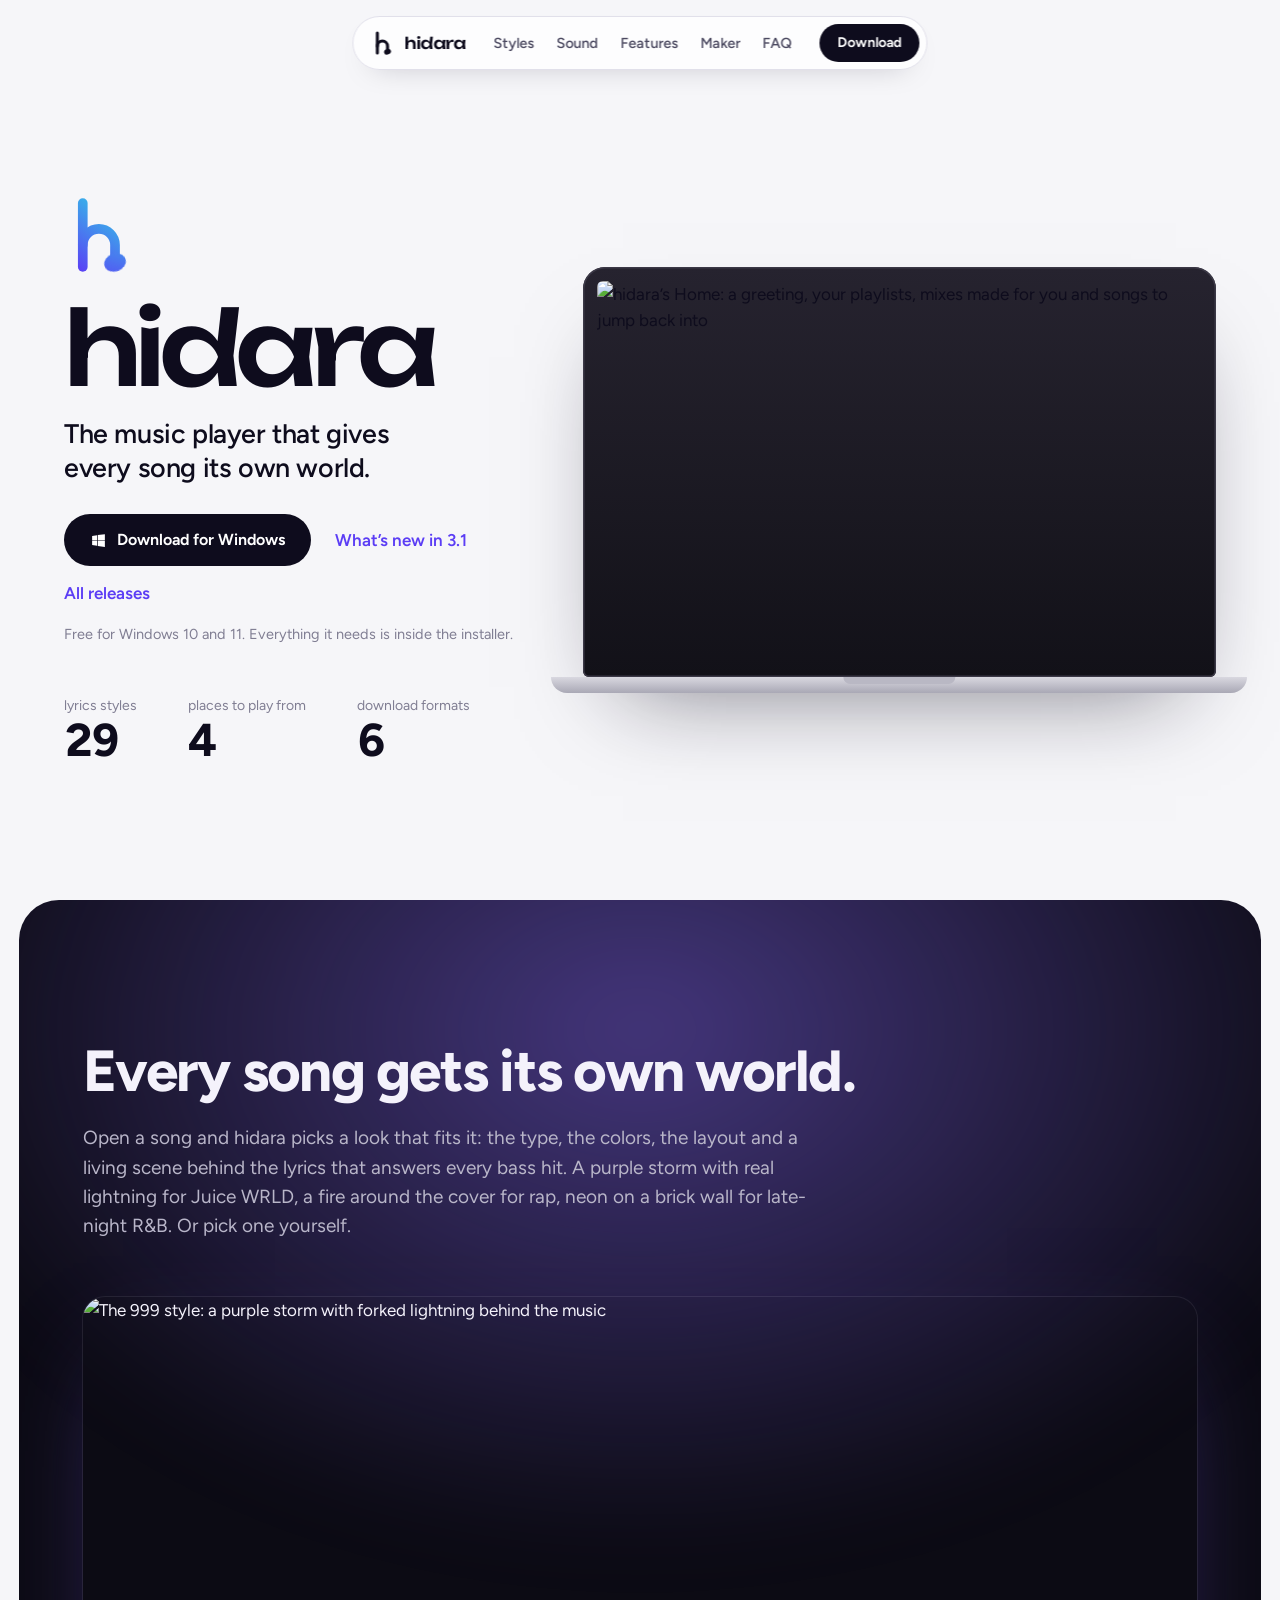
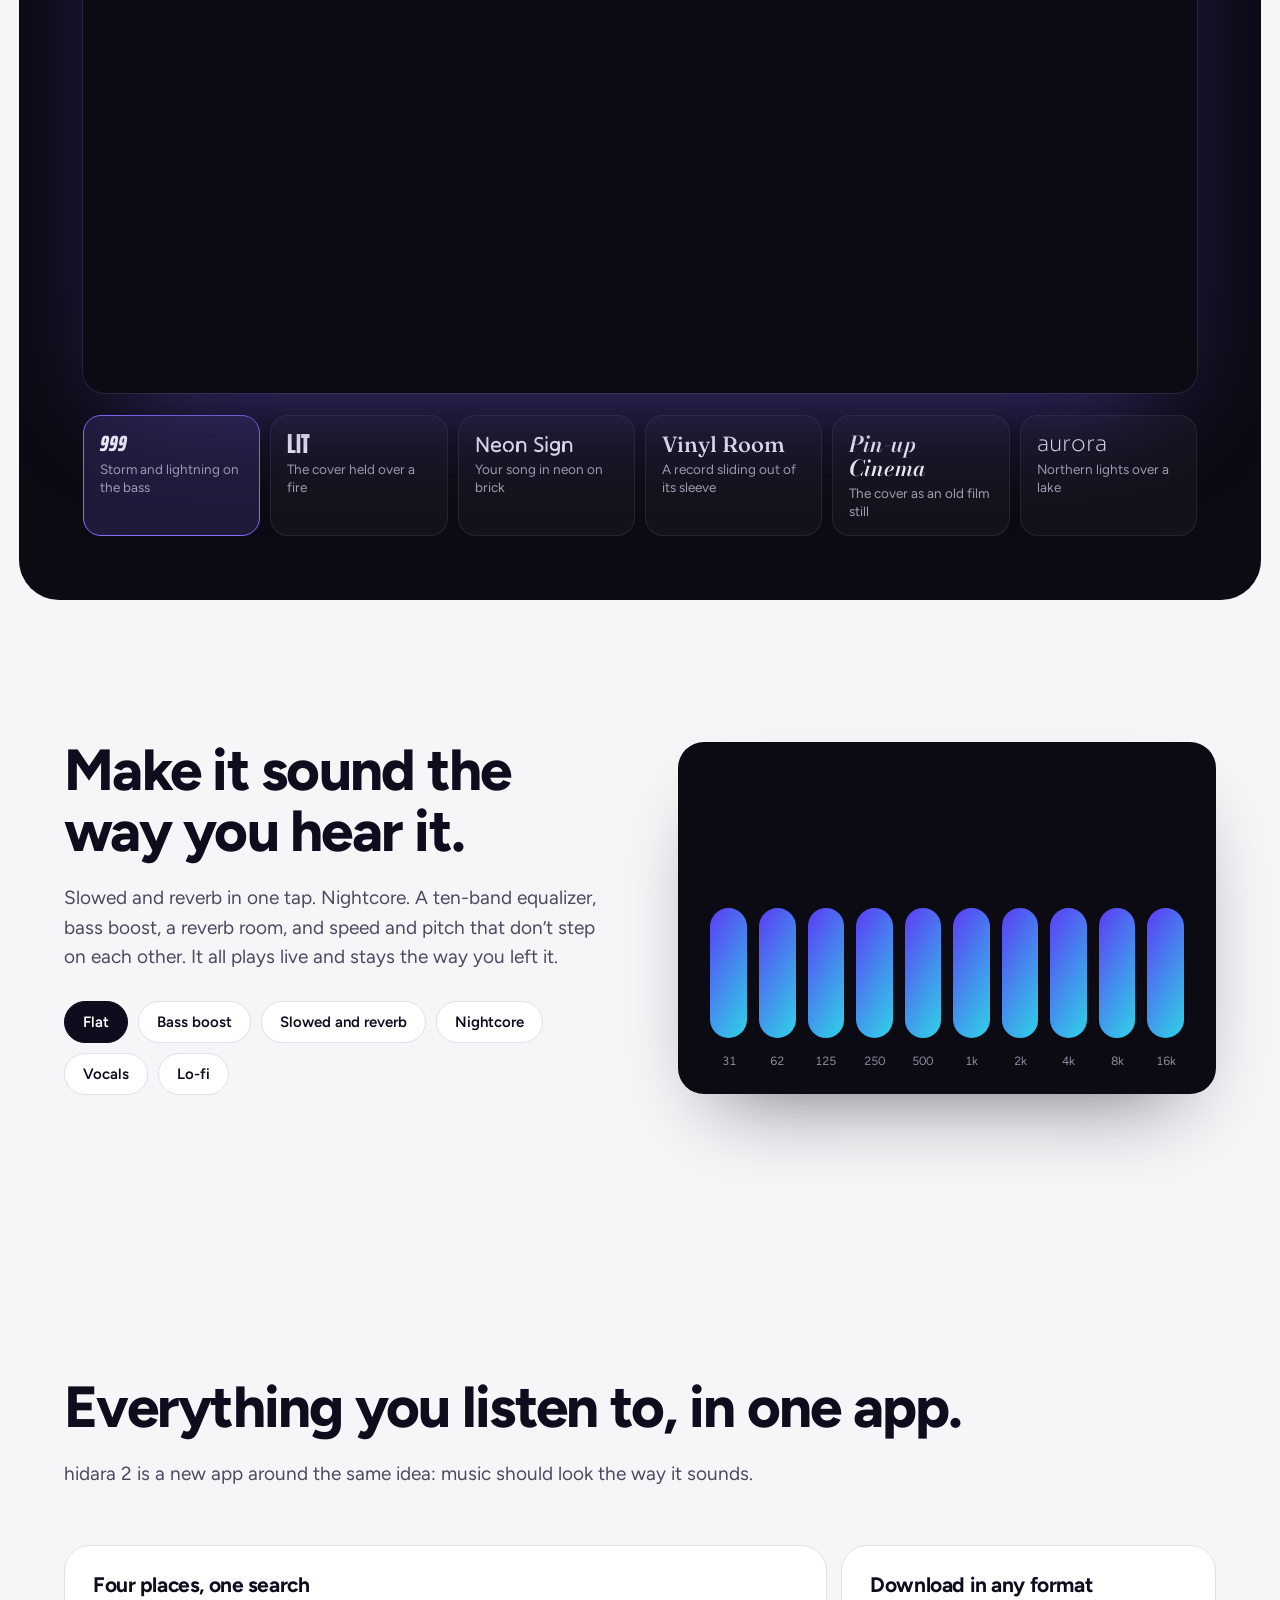
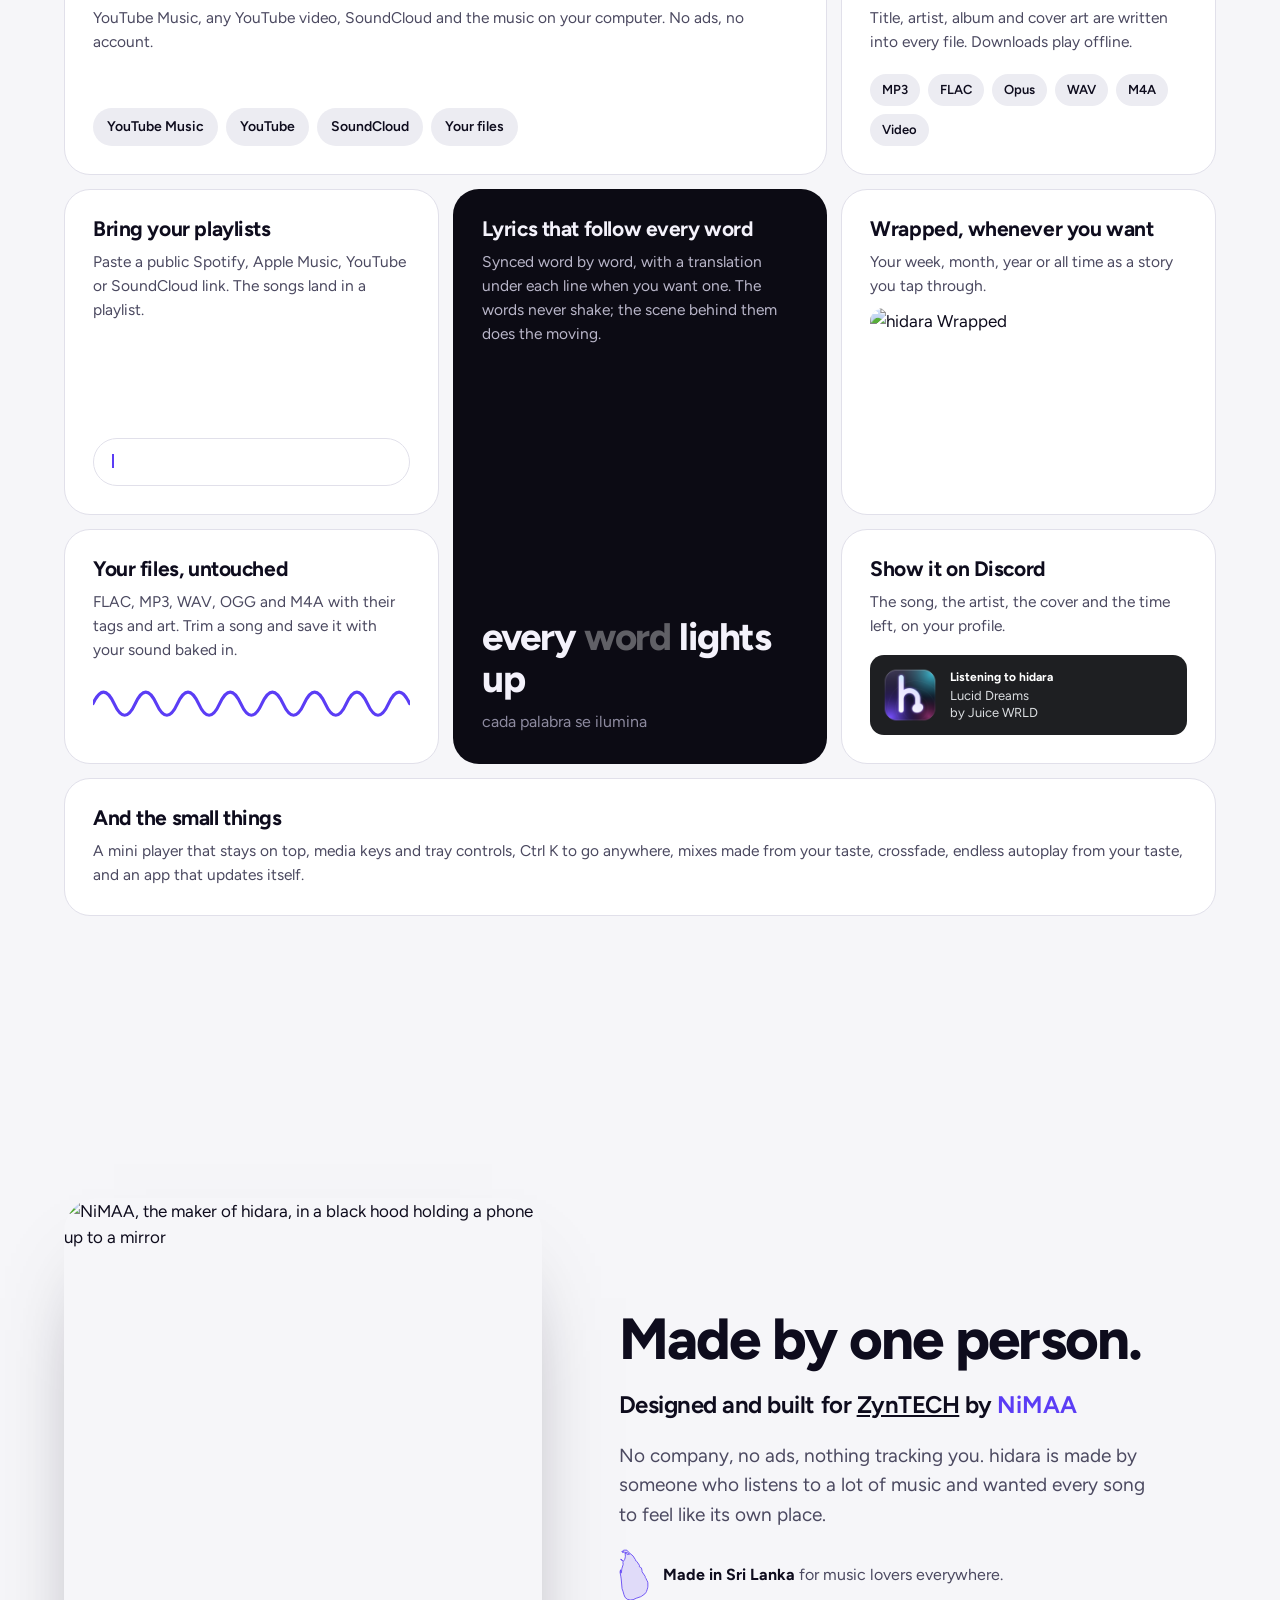
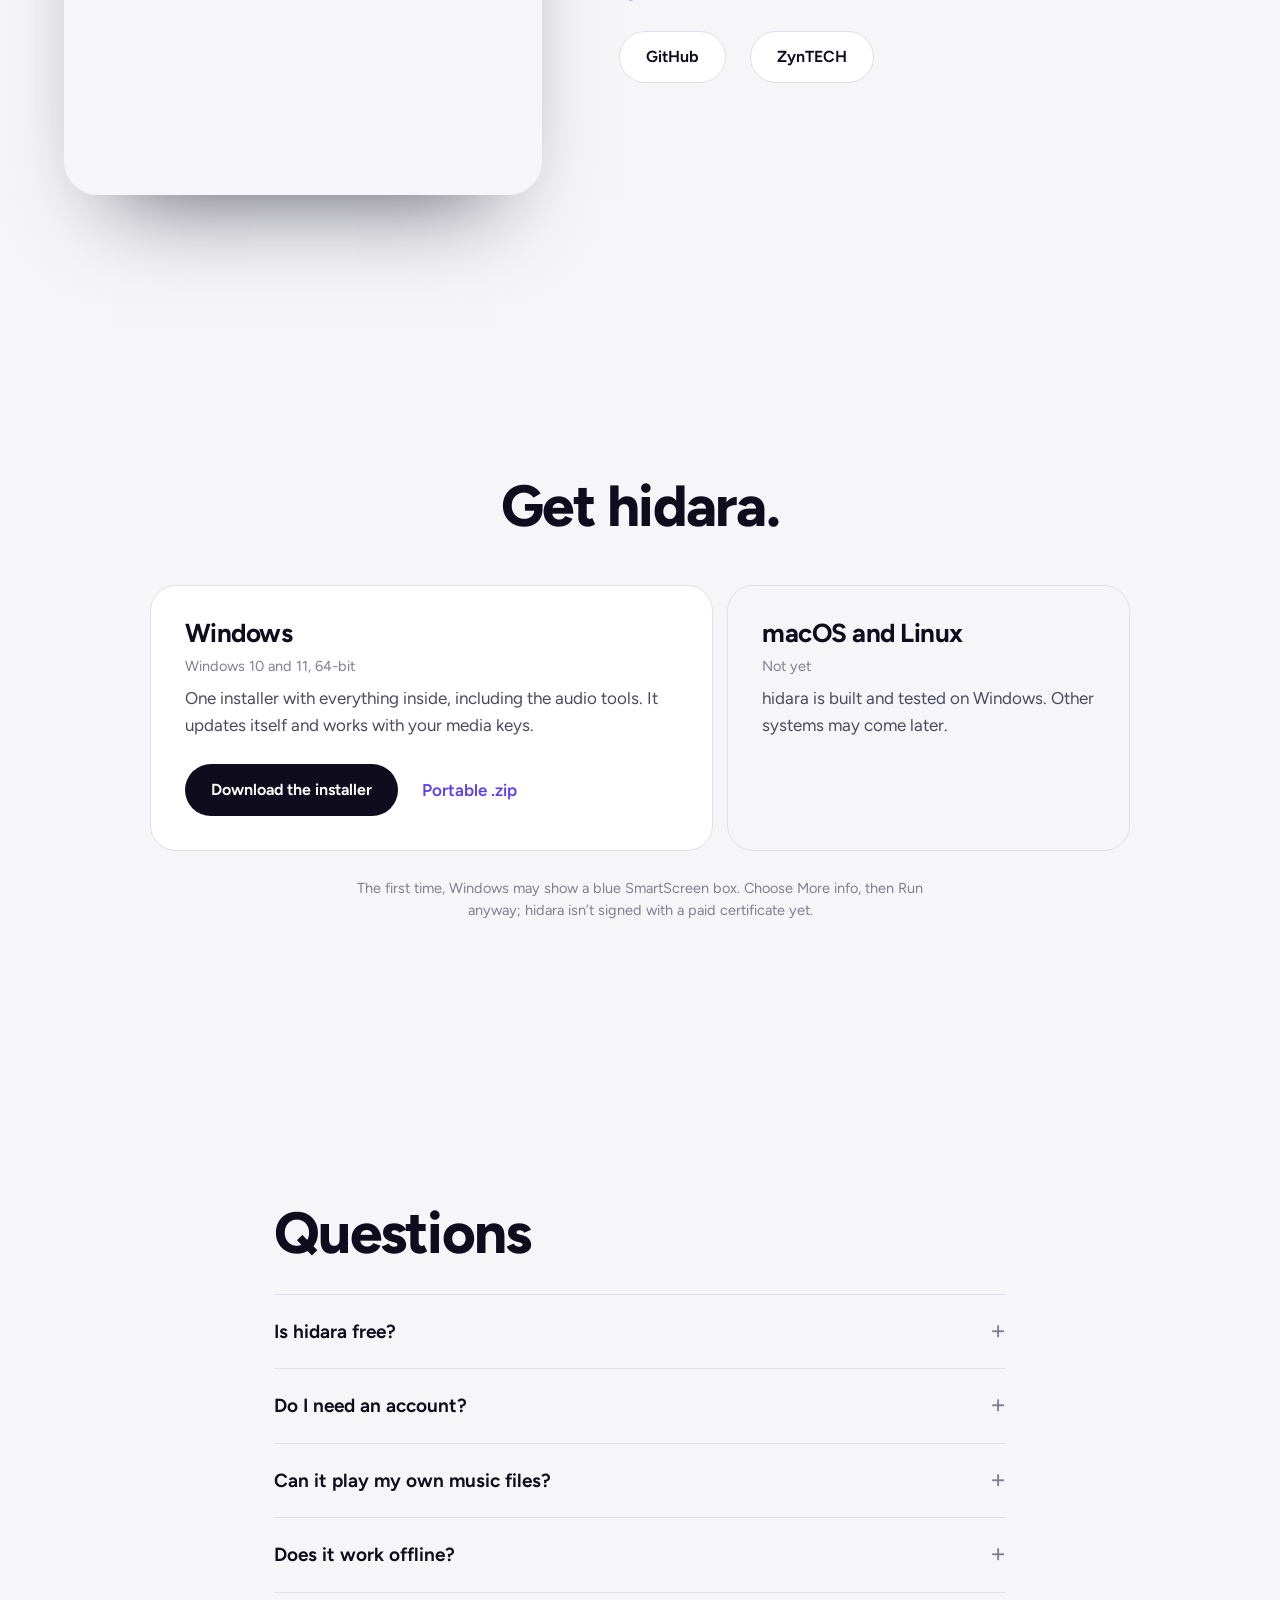
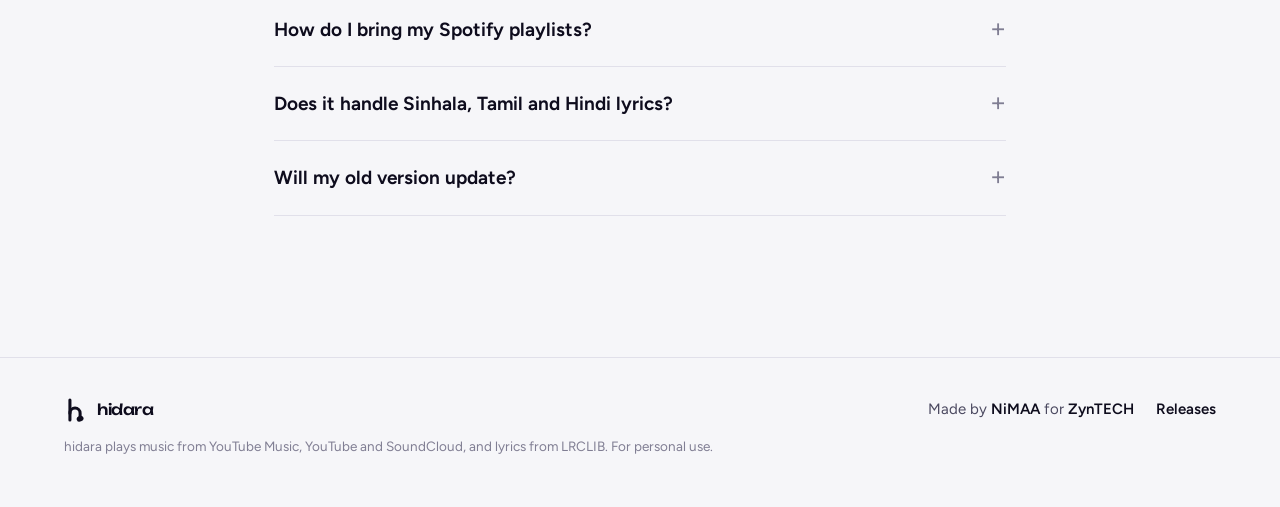
==== docs/index.html @ 874e22da "Website: the new mark" ====
<!doctype html>
<html lang="en">
  <head>
    <meta charset="utf-8" />
    <meta name="viewport" content="width=device-width, initial-scale=1" />
    <title>hidara, the music player that gives every song its own world</title>
    <meta
      name="description"
      content="A free music player for Windows. YouTube Music, YouTube, SoundCloud and your own files in one app, lyrics with a living look for every song, downloads in any format and a sound you can shape."
    />
    <meta property="og:title" content="hidara" />
    <meta property="og:description" content="The music player that gives every song its own world. Free for Windows." />
    <meta property="og:image" content="assets/app-home.jpg" />
    <meta name="theme-color" content="#f6f6f9" />
    <link rel="icon" href="icon.png" />
    <link rel="preconnect" href="https://fonts.googleapis.com" />
    <link rel="preconnect" href="https://fonts.gstatic.com" crossorigin />
    <link
      href="https://fonts.googleapis.com/css2?family=Figtree:wght@400..800&family=Unbounded:wght@500&display=swap"
      rel="stylesheet"
    />
    <link
      href="https://fonts.googleapis.com/css2?family=Saira:ital,wdth,wght@1,75,800&family=Anton&family=Tilt+Neon&family=Fraunces:wght@500&family=Bodoni+Moda:ital,wght@1,600&family=Sora:wght@200&display=swap"
      rel="stylesheet"
    />
    <link rel="stylesheet" href="style.css" />
  </head>
  <body>
    <header class="nav">
      <a class="brand" href="#top" aria-label="hidara home">
        <svg class="mark" viewBox="167 183 660 660" aria-hidden="true">
          <path d="M330 236V790" />
          <path d="M330 600a140 140 0 0 1 280 0v140" />
          <ellipse class="dot" cx="610" cy="752" rx="96" ry="78" transform="rotate(-20 610 752)" />
        </svg>
        <span>hidara</span>
      </a>
      <nav aria-label="Sections">
        <a href="#styles">Styles</a>
        <a href="#sound">Sound</a>
        <a href="#features">Features</a>
        <a href="#maker">Maker</a>
        <a href="#faq">FAQ</a>
      </nav>
      <a class="btn btn-ink btn-small" href="download.html">Download</a>
    </header>

    <main id="top">
      <section class="hero">
        <div class="hero-copy">
          <div class="hero-mark" aria-hidden="true">
            <span class="ping"></span>
            <span class="ping"></span>
            <svg viewBox="167 183 660 660">
              <defs>
                <linearGradient id="ink" x1="280" y1="830" x2="720" y2="230" gradientUnits="userSpaceOnUse">
                  <stop offset="0" stop-color="#5b3df5" />
                  <stop offset="1" stop-color="#2fd3e6" />
                </linearGradient>
              </defs>
              <path class="inner" d="M330 790V236" />
              <path class="outer" d="M330 600a140 140 0 0 1 280 0v140" />
              <g class="dot"><ellipse cx="610" cy="752" rx="96" ry="78" transform="rotate(-20 610 752)" /></g>
            </svg>
          </div>
          <h1 class="wordmark">hidara</h1>
          <p class="lead">The music player that gives every song its own world.</p>
          <div class="cta">
            <a class="btn btn-ink" href="download.html">
              <svg width="17" height="17" viewBox="0 0 24 24" aria-hidden="true"><path fill="currentColor" d="M3 5.5 10 4.5v7H3zm0 13 7 1v-7H3zm8-14.1L21 3v8.5H11zm0 15.2L21 21v-8.5H11z"/></svg>
              Download for Windows
            </a>
            <a class="text-link" href="#features">What’s new in 3.1</a>
            <a class="text-link" href="https://github.com/FlinnZee/hidara-releases/releases">All releases</a>
          </div>
          <p class="meta" data-version>Free for Windows 10 and 11. Everything it needs is inside the installer.</p>
          <dl class="stats">
            <div data-downloads-stat hidden><dt data-downloads>0</dt><dd>downloads</dd></div>
            <div><dt>29</dt><dd>lyrics styles</dd></div>
            <div><dt>4</dt><dd>places to play from</dd></div>
            <div><dt>6</dt><dd>download formats</dd></div>
          </dl>
        </div>
        <figure class="laptop" aria-label="hidara on a laptop">
          <div class="lid">
            <img src="assets/app-home.jpg" alt="hidara’s Home: a greeting, your playlists, mixes made for you and songs to jump back into" />
          </div>
          <div class="deck"></div>
        </figure>
      </section>

      <section id="styles" class="styles" data-style="999">
        <div class="section-head">
          <h2>Every song gets its own world.</h2>
          <p>
            Open a song and hidara picks a look that fits it: the type, the colors, the layout and a living
            scene behind the lyrics that answers every bass hit. A purple storm with real lightning for Juice
            WRLD, a fire around the cover for rap, neon on a brick wall for late-night R&amp;B. Or pick one
            yourself.
          </p>
        </div>
        <div class="style-stage">
          <img data-style-img src="assets/style-999.jpg" alt="The 999 style: a purple storm with forked lightning behind the music" />
          <img data-style-next alt="" />
        </div>
        <div class="style-picker" role="tablist" aria-label="Styles">
          <button role="tab" aria-selected="true" data-style-id="999" data-src="assets/style-999.jpg" data-alt="The 999 style: a purple storm with forked lightning behind the music" data-color="#8a6cff">
            <span class="name" style="font-family: Saira; font-style: italic; font-weight: 800; font-stretch: 75%; text-transform: uppercase">999</span>
            <span class="what">Storm and lightning on the bass</span>
          </button>
          <button role="tab" aria-selected="false" data-style-id="lit" data-src="assets/style-lit.jpg" data-alt="The Lit style: the cover held over a fire, sparks rising" data-color="#ff7a2f">
            <span class="name" style="font-family: Anton; text-transform: uppercase">Lit</span>
            <span class="what">The cover held over a fire</span>
          </button>
          <button role="tab" aria-selected="false" data-style-id="neon" data-src="assets/style-neon.jpg" data-alt="The Neon Sign style: the title in neon tubes on a dark brick wall" data-color="#ff4fa0">
            <span class="name" style="font-family: 'Tilt Neon'">Neon Sign</span>
            <span class="what">Your song in neon on brick</span>
          </button>
          <button role="tab" aria-selected="false" data-style-id="vinyl" data-src="assets/style-vinyl.jpg" data-alt="The Vinyl Room style: a record sliding out of its sleeve on a wood table" data-color="#d9a35b">
            <span class="name" style="font-family: Fraunces; font-weight: 500">Vinyl Room</span>
            <span class="what">A record sliding out of its sleeve</span>
          </button>
          <button role="tab" aria-selected="false" data-style-id="pinup" data-src="assets/style-pinup.jpg" data-alt="The Pin-up Cinema style: the cover as a grainy film still" data-color="#e2435a">
            <span class="name" style="font-family: 'Bodoni Moda'; font-style: italic; font-weight: 600">Pin-up Cinema</span>
            <span class="what">The cover as an old film still</span>
          </button>
          <button role="tab" aria-selected="false" data-style-id="aurora" data-src="assets/style-aurora.jpg" data-alt="The Aurora style: northern lights over a mountain lake" data-color="#3fe3a0">
            <span class="name" style="font-family: Sora; font-weight: 200">aurora</span>
            <span class="what">Northern lights over a lake</span>
          </button>
        </div>
      </section>

      <section id="sound" class="sound">
        <div class="sound-copy">
          <h2>Make it sound the way you hear it.</h2>
          <p>
            Slowed and reverb in one tap. Nightcore. A ten-band equalizer, bass boost, a reverb room, and
            speed and pitch that don’t step on each other. It all plays live and stays the way you left it.
          </p>
          <div class="presets" role="radiogroup" aria-label="Try a preset">
            <button role="radio" aria-checked="true" data-eq="0,0,0,0,0,0,0,0,0,0">Flat</button>
            <button role="radio" aria-checked="false" data-eq="6,5,4,2,0,0,0,0,0,0">Bass boost</button>
            <button role="radio" aria-checked="false" data-eq="2,2,1,0,0,0,-1,-2,-3,-4">Slowed and reverb</button>
            <button role="radio" aria-checked="false" data-eq="1,1,0,0,0,0,1,2,2,1">Nightcore</button>
            <button role="radio" aria-checked="false" data-eq="-2,-2,-1,1,3,4,3,1,0,-1">Vocals</button>
            <button role="radio" aria-checked="false" data-eq="2,2,1,0,-1,-2,-4,-6,-8,-10">Lo-fi</button>
          </div>
        </div>
        <div class="eq-card" aria-hidden="true">
          <div class="eq">
            <span></span><span></span><span></span><span></span><span></span>
            <span></span><span></span><span></span><span></span><span></span>
          </div>
          <div class="eq-labels"><span>31</span><span>62</span><span>125</span><span>250</span><span>500</span><span>1k</span><span>2k</span><span>4k</span><span>8k</span><span>16k</span></div>
        </div>
      </section>

      <section id="features" class="features">
        <div class="section-head">
          <h2>Everything you listen to, in one app.</h2>
          <p>hidara 2 is a new app around the same idea: music should look the way it sounds.</p>
        </div>
        <div class="bento">
          <article class="tile tile-wide">
            <h3>Four places, one search</h3>
            <p>YouTube Music, any YouTube video, SoundCloud and the music on your computer. No ads, no account.</p>
            <div class="chips"><span>YouTube Music</span><span>YouTube</span><span>SoundCloud</span><span>Your files</span></div>
          </article>
          <article class="tile">
            <h3>Download in any format</h3>
            <p>Title, artist, album and cover art are written into every file. Downloads play offline.</p>
            <div class="chips small"><span>MP3</span><span>FLAC</span><span>Opus</span><span>WAV</span><span>M4A</span><span>Video</span></div>
          </article>
          <article class="tile">
            <h3>Bring your playlists</h3>
            <p>Paste a public Spotify, Apple Music, YouTube or SoundCloud link. The songs land in a playlist.</p>
            <div class="link-demo" aria-hidden="true"><span data-typed></span><b class="caret"></b></div>
          </article>
          <article class="tile tile-tall tile-dark">
            <h3>Lyrics that follow every word</h3>
            <p>Synced word by word, with a translation under each line when you want one. The words never shake; the scene behind them does the moving.</p>
            <div class="lyric-demo" aria-hidden="true">
              <p class="line">every <span>word</span> lights up</p>
              <p class="sub">cada palabra se ilumina</p>
            </div>
          </article>
          <article class="tile">
            <h3>Wrapped, whenever you want</h3>
            <p>Your week, month, year or all time as a story you tap through.</p>
            <img src="assets/app-wrapped.jpg" alt="hidara Wrapped" loading="lazy" />
          </article>
          <article class="tile">
            <h3>Your files, untouched</h3>
            <p>FLAC, MP3, WAV, OGG and M4A with their tags and art. Trim a song and save it with your sound baked in.</p>
            <svg class="wave" viewBox="0 0 300 60" aria-hidden="true"><path d="M0 30 Q 10 8 20 30 T 40 30 T 60 30 T 80 30 T 100 30 T 120 30 T 140 30 T 160 30 T 180 30 T 200 30 T 220 30 T 240 30 T 260 30 T 280 30 T 300 30" /></svg>
          </article>
          <article class="tile">
            <h3>Show it on Discord</h3>
            <p>The song, the artist, the cover and the time left, on your profile.</p>
            <div class="discord" aria-hidden="true">
              <img src="icon.png" alt="" />
              <div><b>Listening to hidara</b><span>Lucid Dreams</span><span>by Juice WRLD</span></div>
            </div>
          </article>
          <article class="tile tile-full">
            <h3>And the small things</h3>
            <p>A mini player that stays on top, media keys and tray controls, Ctrl K to go anywhere, mixes made from your taste, crossfade, endless autoplay from your taste, and an app that updates itself.</p>
          </article>
        </div>
      </section>

      <section id="maker" class="maker">
        <img src="assets/nimaa.jpg" alt="NiMAA, the maker of hidara, in a black hood holding a phone up to a mirror" loading="lazy" />
        <div class="maker-copy">
          <h2>Made by one person.</h2>
          <p class="maker-name">
            Designed and built for <a href="https://flinnzee.github.io/Zyntech/">ZynTECH</a> by
            <button type="button" class="who" data-who aria-label="NiMAA, press for the other name">
              <span>NiMAA</span><span>dr.v0id</span>
            </button>
          </p>
          <p>
            No company, no ads, nothing tracking you. hidara is made by someone who listens to a lot of music
            and wanted every song to feel like its own place.
          </p>
          <p class="island">
            <svg viewBox="-4 -4 108 188" aria-hidden="true">
              <path d="M12.7 0.0L17.1 0.2L21.8 0.1L25.1 0.8L30.8 7.9L46.3 20.8L54.7 33.8L55.4 36.7L56.6 39.1L58.6 39.8L60.3 41.0L68.7 53.5L69.7 56.0L69.5 58.8L70.0 60.8L72.2 61.8L75.0 62.4L76.8 64.3L79.0 74.3L79.0 77.5L79.7 78.8L90.2 94.5L90.9 96.4L90.7 97.8L91.1 99.0L93.1 101.8L96.3 109.3L97.9 110.9L99.9 117.5L100.0 129.9L99.3 135.5L97.3 142.2L95.0 148.8L92.4 153.6L89.0 157.6L77.1 166.2L73.7 167.9L58.2 173.3L46.9 178.4L36.3 179.8L25.8 177.0L17.9 170.3L13.8 160.5L11.0 150.2L7.0 138.8L3.9 103.6L2.4 93.8L0.0 81.3L0.2 75.9L1.9 70.7L1.9 82.1L3.5 83.5L4.7 82.0L5.7 70.2L6.6 65.2L10.8 52.2L10.9 49.9L10.1 45.0L10.2 42.5L16.5 33.4L18.1 28.0L18.9 22.6L18.6 16.7L17.5 10.9L22.5 12.8L25.3 14.8L28.1 16.2L30.4 15.5L33.2 15.4L31.2 12.3L25.3 9.4L15.6 7.6L12.5 5.3L11.3 3.3L11.9 0.9Z M12.1 8.5L9.2 9.0L6.9 5.9L6.4 4.6L7.0 3.6L7.6 3.2L8.3 3.3L9.4 6.2Z M7.7 35.5L9.0 39.0L5.2 36.6L2.7 34.6L1.8 32.9L7.0 34.8Z" />
            </svg>
            <span><strong>Made in Sri Lanka</strong> for music lovers everywhere.</span>
          </p>
          <div class="cta">
            <a class="btn btn-line" href="https://github.com/FlinnZee">GitHub</a>
            <a class="btn btn-line" href="https://flinnzee.github.io/Zyntech/">ZynTECH</a>
          </div>
        </div>
      </section>

      <section id="download" class="download">
        <h2>Get hidara.</h2>
        <div class="dl-cards">
          <article class="dl-card">
            <h3>Windows</h3>
            <p class="muted">Windows 10 and 11, 64-bit</p>
            <p>One installer with everything inside, including the audio tools. It updates itself and works with your media keys.</p>
            <div class="cta">
              <a class="btn btn-ink" href="download.html">Download the installer</a>
              <a class="text-link" data-portable href="https://github.com/FlinnZee/hidara-releases/releases/latest">Portable .zip</a>
            </div>
          </article>
          <article class="dl-card quiet">
            <h3>macOS and Linux</h3>
            <p class="muted">Not yet</p>
            <p>hidara is built and tested on Windows. Other systems may come later.</p>
          </article>
        </div>
        <p class="note">
          The first time, Windows may show a blue SmartScreen box. Choose More info, then Run anyway; hidara
          isn’t signed with a paid certificate yet.
        </p>
      </section>

      <section id="faq" class="faq">
        <h2>Questions</h2>
        <details><summary>Is hidara free?</summary><p>Yes. No subscription, no paid tier, no ads.</p></details>
        <details><summary>Do I need an account?</summary><p>No. Install it and press play. It doesn’t ask you to sign in and doesn’t collect what you listen to.</p></details>
        <details><summary>Can it play my own music files?</summary><p>Yes. Add a folder and hidara reads FLAC, MP3, WAV, OGG and M4A with their tags and cover art. It never moves or changes the files, and a .lrc file next to a song becomes its lyrics.</p></details>
        <details><summary>Does it work offline?</summary><p>Downloaded songs and your own files play without a connection.</p></details>
        <details><summary>How do I bring my Spotify playlists?</summary><p>Paste the link to a public playlist into the search box or the Import page. hidara finds each song and lets you check the matches before saving.</p></details>
        <details><summary>Does it handle Sinhala, Tamil and Hindi lyrics?</summary><p>Yes, they render properly, and there are styles made for love songs. Turn on translation to read a line in another language under each lyric.</p></details>
        <details><summary>Will my old version update?</summary><p>Yes. Installed copies download the new version in the background and ask to restart.</p></details>
      </section>
    </main>

    <footer class="foot">
      <p class="foot-brand">
        <svg class="mark" viewBox="167 183 660 660" aria-hidden="true">
          <path d="M330 236V790" />
          <path d="M330 600a140 140 0 0 1 280 0v140" />
          <ellipse class="dot" cx="610" cy="752" rx="96" ry="78" transform="rotate(-20 610 752)" />
        </svg>
        hidara
      </p>
      <p class="foot-links">
        <span>Made by <a href="https://github.com/FlinnZee">NiMAA</a> for <a href="https://flinnzee.github.io/Zyntech/">ZynTECH</a></span>
        <a href="https://github.com/FlinnZee/hidara-releases/releases">Releases</a>
      </p>
      <p class="fine">hidara plays music from YouTube Music, YouTube and SoundCloud, and lyrics from LRCLIB. For personal use.</p>
    </footer>
    <script src="site.js" defer></script>
  </body>
</html>
---- docs/style.css ----
/* hidara website. Light paper, ink type, the app's own violet-to-cyan as the one color. */

:root {
  --paper: #f6f6f9;
  --paper-2: #ececf2;
  --card: #ffffff;
  --ink: #0e0c1d;
  --ink-2: #4b4960;
  --ink-3: #807e93;
  --line: #e1e0ea;
  --violet: #5b3df5;
  --cyan: #2fd3e6;
  --grad: linear-gradient(120deg, var(--violet), var(--cyan));
  --style-accent: #8a6cff;
  --radius: 26px;
  --ease: cubic-bezier(0.22, 1, 0.36, 1);
  color-scheme: light;
}

* {
  box-sizing: border-box;
}

html {
  scroll-behavior: smooth;
  scroll-padding-top: 90px;
}

body {
  margin: 0;
  background: var(--paper);
  color: var(--ink);
  font-family: 'Figtree', system-ui, sans-serif;
  font-size: 17px;
  line-height: 1.55;
  -webkit-font-smoothing: antialiased;
  overflow-x: clip;
}

img {
  display: block;
  max-width: 100%;
}

a {
  color: inherit;
}

h1,
h2,
h3 {
  margin: 0;
  letter-spacing: -0.03em;
  line-height: 1.04;
}

h2 {
  font-size: clamp(34px, 4.6vw, 58px);
  font-weight: 750;
}

h3 {
  font-size: 21px;
  font-weight: 700;
  letter-spacing: -0.02em;
}

p {
  margin: 0;
}

:focus-visible {
  outline: 2.5px solid var(--violet);
  outline-offset: 3px;
  border-radius: 8px;
}

/* ---------------------------------------------------------------- buttons */

.btn {
  display: inline-flex;
  align-items: center;
  gap: 10px;
  height: 52px;
  padding: 0 26px;
  border-radius: 999px;
  font: inherit;
  font-weight: 650;
  font-size: 16px;
  text-decoration: none;
  cursor: pointer;
  transition:
    transform 160ms var(--ease),
    background-color 160ms;
}
.btn:active {
  transform: scale(0.97);
}
.btn-ink {
  background: var(--ink);
  color: #fff;
}
.btn-ink:hover {
  background: #2a2640;
}
.btn-line {
  border: 1.5px solid var(--line);
  background: var(--card);
}
.btn-line:hover {
  border-color: var(--ink-3);
}
.btn-small {
  height: 38px;
  padding: 0 18px;
  font-size: 14px;
}
.text-link {
  color: var(--violet);
  font-weight: 600;
  text-decoration: none;
}
.text-link:hover {
  text-decoration: underline;
}

/* ---------------------------------------------------------------- nav */

.nav {
  position: fixed;
  top: 16px;
  left: 50%;
  z-index: 50;
  display: flex;
  align-items: center;
  gap: 28px;
  padding: 7px 7px 7px 18px;
  transform: translateX(-50%);
  border: 1px solid var(--line);
  border-radius: 999px;
  background: rgb(255 255 255 / 0.78);
  backdrop-filter: blur(18px) saturate(1.4);
  box-shadow: 0 12px 30px -20px rgb(14 12 29 / 0.35);
}
.brand {
  display: flex;
  align-items: center;
  gap: 9px;
  font-family: 'Unbounded', sans-serif;
  font-weight: 500;
  font-size: 16px;
  letter-spacing: -0.03em;
  text-decoration: none;
}
.mark {
  width: 24px;
  height: 24px;
  fill: none;
  stroke: currentColor;
  stroke-width: 84;
  stroke-linecap: round;
  stroke-linejoin: round;
}
.mark .dot {
  fill: currentColor;
  stroke: none;
}
.nav nav {
  display: flex;
  gap: 22px;
  font-size: 14.5px;
  font-weight: 550;
}
.nav nav a {
  color: var(--ink-2);
  text-decoration: none;
}
.nav nav a:hover {
  color: var(--ink);
}

/* ---------------------------------------------------------------- hero */

.hero {
  display: grid;
  grid-template-columns: minmax(0, 0.9fr) minmax(0, 1.25fr);
  align-items: center;
  gap: clamp(32px, 5vw, 80px);
  min-height: 100vh;
  padding: 130px clamp(20px, 5vw, 72px) 70px;
}
.hero-mark {
  position: relative;
  width: 76px;
  height: 76px;
}
.hero-mark svg {
  position: relative;
  width: 76px;
  height: 76px;
  overflow: visible;
  fill: none;
  stroke: url(#ink);
  stroke-width: 84;
  stroke-linecap: round;
  stroke-linejoin: round;
}
/* The h writes itself: up the stem, over the shoulder, and its note lands */
.hero-mark .inner {
  stroke-dasharray: 556;
  stroke-dashoffset: 556;
  animation: draw 520ms var(--ease) 150ms forwards;
}
.hero-mark .outer {
  stroke-dasharray: 582;
  stroke-dashoffset: 582;
  animation: draw 620ms var(--ease) 480ms forwards;
}
.hero-mark .dot {
  fill: url(#ink);
  stroke: none;
  transform-box: fill-box;
  transform-origin: center;
  animation: pop 460ms cubic-bezier(0.3, 1.6, 0.5, 1) 980ms both;
}
.hero-mark .ping {
  position: absolute;
  left: 67.1%;
  top: 86.2%;
  width: 16px;
  height: 16px;
  margin: -8px 0 0 -8px;
  border: 1.5px solid var(--violet);
  border-radius: 50%;
  opacity: 0;
  animation: ping 2.4s cubic-bezier(0.2, 0.7, 0.3, 1) 1s infinite;
}
.hero-mark .ping + .ping {
  border-color: var(--cyan);
  animation-delay: 2.2s;
}
@keyframes draw {
  to {
    stroke-dashoffset: 0;
  }
}
@keyframes pop {
  from {
    transform: scale(0);
  }
}
@keyframes ping {
  0% {
    opacity: 0.8;
    transform: scale(1);
  }
  70%,
  100% {
    opacity: 0;
    transform: scale(7);
  }
}

.wordmark {
  margin-top: 28px;
  font-family: 'Unbounded', sans-serif;
  font-weight: 500;
  font-size: clamp(64px, 8vw, 124px);
  letter-spacing: -0.065em;
  line-height: 0.92;
  animation: rise 900ms var(--ease) 200ms both;
}
.lead {
  margin-top: 22px;
  max-width: 21ch;
  font-size: clamp(22px, 2.1vw, 28px);
  line-height: 1.25;
  font-weight: 550;
  letter-spacing: -0.015em;
  animation: rise 900ms var(--ease) 320ms both;
}
.cta {
  display: flex;
  flex-wrap: wrap;
  align-items: center;
  gap: 14px 24px;
  margin-top: 30px;
}
.hero .cta {
  animation: rise 900ms var(--ease) 440ms both;
}
.meta {
  margin-top: 16px;
  color: var(--ink-3);
  font-size: 14.5px;
}
.stats {
  display: flex;
  gap: clamp(24px, 4vw, 54px);
  margin: 44px 0 0;
}
.stats div {
  display: flex;
  flex-direction: column-reverse;
}
.stats [hidden] {
  display: none;
}
.stats dt {
  font-size: clamp(34px, 3.6vw, 52px);
  font-weight: 750;
  letter-spacing: -0.04em;
  line-height: 1;
  font-variant-numeric: tabular-nums;
}
.stats dd {
  margin: 6px 0 0;
  color: var(--ink-3);
  font-size: 14px;
}
@keyframes rise {
  from {
    opacity: 0;
    transform: translateY(18px);
  }
}

/* A laptop drawn in CSS, so the screenshot stays crisp at any size */
.laptop {
  margin: 0;
  perspective: 1600px;
  animation: laptop-in 1200ms var(--ease) 260ms both;
}
.lid {
  padding: 2.2% 2.2% 2.8%;
  border-radius: 22px 22px 6px 6px;
  background: linear-gradient(#26232f, #121118);
  box-shadow:
    0 0 0 1.5px #3b3846 inset,
    0 50px 90px -40px rgb(14 12 29 / 0.55);
}
.lid img {
  width: 100%;
  border-radius: 6px;
  aspect-ratio: 16 / 10;
  object-fit: cover;
}
.deck {
  height: 16px;
  margin: 0 -5%;
  border-radius: 0 0 18px 18px;
  background: linear-gradient(#d9d8e0, #a9a8b5);
  box-shadow: 0 30px 50px -28px rgb(14 12 29 / 0.6);
  position: relative;
}
.deck::after {
  content: '';
  position: absolute;
  top: 0;
  left: 50%;
  width: 16%;
  height: 7px;
  transform: translateX(-50%);
  border-radius: 0 0 10px 10px;
  background: #b9b8c4;
}
@keyframes laptop-in {
  from {
    opacity: 0;
    transform: translateY(40px) rotateX(10deg);
  }
}

/* ---------------------------------------------------------------- shared section bits */

section {
  padding: clamp(80px, 11vw, 150px) clamp(20px, 5vw, 72px);
}
.section-head {
  max-width: 900px;
}
.section-head p {
  margin-top: 22px;
  max-width: 62ch;
  color: var(--ink-2);
  font-size: 19px;
}
.reveal {
  opacity: 0;
  transform: translateY(26px);
  transition:
    opacity 900ms var(--ease),
    transform 900ms var(--ease);
}
.reveal.in {
  opacity: 1;
  transform: none;
}

/* ---------------------------------------------------------------- styles (the dark band) */

.styles {
  position: relative;
  margin: 0 clamp(8px, 1.5vw, 20px);
  padding-bottom: clamp(32px, 5vw, 72px);
  border-radius: 40px;
  background: #0c0b14;
  color: #f4f2fb;
  overflow: hidden;
  isolation: isolate;
}
.styles::before {
  content: '';
  position: absolute;
  inset: -30% -10% auto;
  height: 80%;
  z-index: -1;
  background: radial-gradient(closest-side, color-mix(in oklab, var(--style-accent) 45%, transparent), transparent);
  transition: background 900ms;
  filter: blur(40px);
}
.styles .section-head p {
  color: #b9b6c9;
}
.style-stage {
  position: relative;
  margin-top: 56px;
  border-radius: 22px;
  overflow: hidden;
  box-shadow:
    0 0 0 1px rgb(255 255 255 / 0.08),
    0 40px 100px -40px color-mix(in oklab, var(--style-accent) 60%, black);
  transition: box-shadow 900ms;
  aspect-ratio: 16 / 10;
}
.style-stage img {
  position: absolute;
  inset: 0;
  width: 100%;
  height: 100%;
  object-fit: cover;
  transition: opacity 700ms var(--ease);
}
.style-stage [data-style-next] {
  opacity: 0;
}
.style-picker {
  display: grid;
  grid-template-columns: repeat(6, minmax(0, 1fr));
  gap: 10px;
  margin-top: 22px;
}
.style-picker button {
  display: flex;
  flex-direction: column;
  gap: 4px;
  padding: 16px 16px 14px;
  border: 1px solid rgb(255 255 255 / 0.08);
  border-radius: 18px;
  background: rgb(255 255 255 / 0.03);
  color: inherit;
  font: inherit;
  text-align: left;
  cursor: pointer;
  transition:
    background 200ms,
    border-color 200ms;
}
.style-picker button:hover {
  background: rgb(255 255 255 / 0.07);
}
.style-picker button[aria-selected='true'] {
  border-color: var(--style-accent);
  background: color-mix(in oklab, var(--style-accent) 16%, transparent);
}
.style-picker .name {
  font-size: 22px;
  line-height: 1.1;
}
.style-picker .what {
  color: #a19eb3;
  font-size: 13.5px;
  line-height: 1.35;
}

/* ---------------------------------------------------------------- sound */

.sound {
  display: grid;
  grid-template-columns: minmax(0, 1fr) minmax(0, 1fr);
  align-items: center;
  gap: clamp(32px, 6vw, 90px);
}
.sound-copy p {
  margin-top: 22px;
  color: var(--ink-2);
  font-size: 19px;
  max-width: 48ch;
}
.presets {
  display: flex;
  flex-wrap: wrap;
  gap: 10px;
  margin-top: 30px;
}
.presets button {
  height: 42px;
  padding: 0 18px;
  border: 1.5px solid var(--line);
  border-radius: 999px;
  background: var(--card);
  color: var(--ink);
  font: inherit;
  font-size: 15px;
  font-weight: 600;
  cursor: pointer;
  transition:
    background 180ms,
    color 180ms,
    border-color 180ms;
}
.presets button:hover {
  border-color: var(--ink-3);
}
.presets button[aria-checked='true'] {
  border-color: var(--ink);
  background: var(--ink);
  color: #fff;
}
.eq-card {
  padding: 36px 32px 24px;
  border-radius: var(--radius);
  background: #0c0b14;
  box-shadow: 0 40px 80px -40px rgb(14 12 29 / 0.6);
}
.eq {
  display: grid;
  grid-template-columns: repeat(10, 1fr);
  gap: 12px;
  height: 260px;
  align-items: end;
}
.eq span {
  height: 50%;
  border-radius: 999px;
  background: var(--grad);
  transition: height 700ms var(--ease);
}
.eq-labels {
  display: grid;
  grid-template-columns: repeat(10, 1fr);
  gap: 12px;
  margin-top: 14px;
  color: #8d8a9f;
  font-size: 12px;
  text-align: center;
  font-variant-numeric: tabular-nums;
}

/* ---------------------------------------------------------------- features */

.bento {
  display: grid;
  grid-template-columns: repeat(3, minmax(0, 1fr));
  gap: 14px;
  margin-top: 56px;
}
.tile {
  display: flex;
  flex-direction: column;
  gap: 10px;
  padding: 28px;
  border: 1px solid var(--line);
  border-radius: var(--radius);
  background: var(--card);
  overflow: hidden;
}
.tile p {
  color: var(--ink-2);
  font-size: 15.5px;
}
.tile-wide {
  grid-column: span 2;
}
.tile-tall {
  grid-row: span 2;
}
.tile-full {
  grid-column: 1 / -1;
}
.tile-dark {
  border-color: transparent;
  background: #0c0b14;
  color: #f4f2fb;
}
.tile-dark p {
  color: #b9b6c9;
}
.tile img {
  margin-top: auto;
  border-radius: 14px;
  aspect-ratio: 16 / 9;
  object-fit: cover;
  object-position: left top;
}
.chips {
  display: flex;
  flex-wrap: wrap;
  gap: 8px;
  margin-top: auto;
  padding-top: 10px;
}
.chips span {
  padding: 8px 14px;
  border-radius: 999px;
  background: var(--paper-2);
  font-size: 14px;
  font-weight: 600;
}
.chips.small span {
  padding: 6px 12px;
  font-size: 13px;
}
.link-demo {
  margin-top: auto;
  padding: 12px 16px;
  border: 1.5px solid var(--line);
  border-radius: 999px;
  color: var(--ink-2);
  font-size: 14px;
  white-space: nowrap;
  overflow: hidden;
}
.caret {
  display: inline-block;
  width: 2px;
  height: 1.05em;
  margin-left: 2px;
  vertical-align: -0.15em;
  background: var(--violet);
  animation: blink 1s steps(1) infinite;
}
@keyframes blink {
  50% {
    opacity: 0;
  }
}
.lyric-demo {
  margin-top: auto;
  padding-top: 30px;
}
.lyric-demo .line {
  font-size: clamp(30px, 3vw, 42px);
  font-weight: 750;
  letter-spacing: -0.03em;
  line-height: 1.1;
  color: #f4f2fb;
}
.lyric-demo .line span {
  background: linear-gradient(90deg, #fff 50%, rgb(255 255 255 / 0.35) 50%);
  background-size: 200% 100%;
  background-position: 100% 0;
  -webkit-background-clip: text;
  background-clip: text;
  color: transparent;
  animation: fill 2.4s ease-in-out infinite;
}
.lyric-demo .sub {
  margin-top: 10px;
  color: #8d8a9f;
  font-size: 16px;
}
@keyframes fill {
  0%,
  15% {
    background-position: 100% 0;
  }
  55%,
  100% {
    background-position: 0 0;
  }
}
.wave {
  width: 100%;
  margin-top: auto;
  fill: none;
  stroke: url(#ink);
  stroke: var(--violet);
  stroke-width: 3;
  stroke-linecap: round;
}
.discord {
  display: flex;
  gap: 12px;
  align-items: center;
  margin-top: auto;
  padding: 12px;
  border-radius: 14px;
  background: #1e1f22;
  color: #dbdee1;
  font-size: 13px;
}
.discord img {
  width: 56px;
  height: 56px;
  border-radius: 10px;
}
.discord b {
  display: block;
  color: #fff;
  font-size: 12px;
  font-weight: 700;
}
.discord span {
  display: block;
  line-height: 1.35;
}

/* ---------------------------------------------------------------- maker */

.maker {
  display: grid;
  grid-template-columns: minmax(0, 0.8fr) minmax(0, 1fr);
  align-items: center;
  gap: clamp(32px, 6vw, 90px);
}
.maker img {
  width: 100%;
  aspect-ratio: 4 / 5;
  object-fit: cover;
  border-radius: 34px;
  box-shadow: 0 50px 90px -50px rgb(14 12 29 / 0.7);
}
.maker-copy p {
  margin-top: 20px;
  color: var(--ink-2);
  font-size: 19px;
  max-width: 44ch;
}
.maker-copy .island {
  display: flex;
  align-items: center;
  gap: 14px;
  font-size: 16px;
}
.island svg {
  width: 30px;
  flex: none;
  fill: color-mix(in oklab, var(--violet) 14%, transparent);
  stroke: var(--violet);
  stroke-width: 3;
  stroke-linejoin: round;
}
.island strong {
  color: var(--ink);
}
.maker-copy .maker-name {
  color: var(--ink);
  font-size: 24px;
  font-weight: 650;
  letter-spacing: -0.02em;
  line-height: 1.3;
}
.who {
  display: inline-grid;
  justify-items: start;
  padding: 0;
  border: 0;
  background: none;
  color: var(--violet);
  font: inherit;
  cursor: pointer;
}
.who span {
  grid-area: 1 / 1;
  transition:
    opacity 260ms var(--ease),
    transform 260ms var(--ease),
    filter 260ms;
}
.who span + span {
  opacity: 0;
  transform: translateY(6px);
  filter: blur(2px);
  white-space: nowrap;
}
.who:hover span:first-child,
.who:focus-visible span:first-child,
.who.full span:first-child {
  opacity: 0;
  transform: translateY(-6px);
  filter: blur(2px);
}
.who:hover span + span,
.who:focus-visible span + span,
.who.full span + span {
  opacity: 1;
  transform: none;
  filter: none;
}
.maker .cta {
  margin-top: 30px;
}

/* ---------------------------------------------------------------- download */

.download {
  text-align: center;
}
.dl-cards {
  display: grid;
  grid-template-columns: minmax(0, 1.4fr) minmax(0, 1fr);
  gap: 14px;
  max-width: 980px;
  margin: 48px auto 0;
  text-align: left;
}
.dl-card {
  display: flex;
  flex-direction: column;
  gap: 8px;
  padding: 34px;
  border: 1px solid var(--line);
  border-radius: var(--radius);
  background: var(--card);
}
.dl-card.quiet {
  background: transparent;
}
.dl-card h3 {
  font-size: 26px;
}
.dl-card p {
  color: var(--ink-2);
}
.dl-card .muted {
  color: var(--ink-3);
  font-size: 14.5px;
}
.dl-card .cta {
  margin-top: auto;
  padding-top: 18px;
}
.note {
  max-width: 64ch;
  margin: 26px auto 0;
  color: var(--ink-3);
  font-size: 14.5px;
}

/* ---------------------------------------------------------------- faq */

.faq {
  max-width: 860px;
  margin: 0 auto;
}
.faq h2 {
  margin-bottom: 30px;
}
.faq details {
  border-top: 1px solid var(--line);
}
.faq details:last-child {
  border-bottom: 1px solid var(--line);
}
.faq summary {
  display: flex;
  justify-content: space-between;
  gap: 20px;
  padding: 22px 0;
  font-size: 19px;
  font-weight: 650;
  cursor: pointer;
  list-style: none;
}
.faq summary::-webkit-details-marker {
  display: none;
}
.faq summary::after {
  content: '+';
  color: var(--ink-3);
  font-weight: 400;
  font-size: 26px;
  line-height: 1;
  transition: transform 260ms var(--ease);
}
.faq details[open] summary::after {
  transform: rotate(45deg);
}
.faq details p {
  padding: 0 0 24px;
  color: var(--ink-2);
  max-width: 64ch;
}

/* ---------------------------------------------------------------- footer */

.foot {
  display: flex;
  flex-wrap: wrap;
  align-items: center;
  justify-content: space-between;
  gap: 14px 30px;
  padding: 40px clamp(20px, 5vw, 72px) 50px;
  border-top: 1px solid var(--line);
  color: var(--ink-2);
  font-size: 15px;
}
.foot-links {
  display: flex;
  gap: 22px;
}
.foot a {
  text-decoration: none;
  font-weight: 600;
  color: var(--ink);
}
.foot a:hover {
  text-decoration: underline;
}
.foot-brand {
  display: flex;
  align-items: center;
  gap: 9px;
  color: var(--ink);
  font-family: 'Unbounded', sans-serif;
  font-weight: 500;
  letter-spacing: -0.03em;
}
.fine {
  width: 100%;
  color: var(--ink-3);
  font-size: 13.5px;
}

/* ---------------------------------------------------------------- download page */

.dl-page {
  display: grid;
  place-items: center;
  min-height: 100vh;
  padding: 120px 20px 60px;
  text-align: center;
}
.dl-page .hero-mark {
  margin: 0 auto;
}
.dl-page h1 {
  margin-top: 34px;
  font-size: clamp(34px, 4.4vw, 54px);
  font-weight: 750;
}
.dl-page .status {
  margin-top: 14px;
  color: var(--ink-2);
  font-size: 18px;
}
.steps {
  display: grid;
  grid-template-columns: repeat(3, minmax(0, 1fr));
  gap: 12px;
  max-width: 900px;
  margin: 44px auto 0;
  text-align: left;
}
.steps div {
  padding: 22px;
  border: 1px solid var(--line);
  border-radius: 20px;
  background: var(--card);
  color: var(--ink-2);
  font-size: 15px;
}
.steps strong {
  display: block;
  margin-bottom: 6px;
  color: var(--ink);
  font-size: 17px;
}
.again {
  margin-top: 26px;
  color: var(--ink-3);
}

/* ---------------------------------------------------------------- small screens */

@media (max-width: 980px) {
  .hero,
  .sound,
  .maker {
    grid-template-columns: 1fr;
  }
  .hero {
    padding-top: 110px;
    min-height: 0;
  }
  .style-picker {
    grid-template-columns: repeat(3, minmax(0, 1fr));
  }
  .bento {
    grid-template-columns: 1fr 1fr;
  }
  .dl-cards {
    grid-template-columns: 1fr;
  }
}
@media (max-width: 680px) {
  .nav nav {
    display: none;
  }
  .nav {
    gap: 14px;
  }
  .style-picker {
    grid-template-columns: 1fr 1fr;
  }
  .bento {
    grid-template-columns: 1fr;
  }
  .tile-wide {
    grid-column: auto;
  }
  .tile-tall {
    grid-row: auto;
  }
  .stats {
    gap: 22px;
  }
  .steps {
    grid-template-columns: 1fr;
  }
  .styles {
    border-radius: 28px;
  }
}

@media (prefers-reduced-motion: reduce) {
  *,
  *::before,
  *::after {
    animation: none !important;
    transition: none !important;
  }
  .hero-mark .inner,
  .hero-mark .outer {
    stroke-dashoffset: 0;
  }
  .reveal {
    opacity: 1;
    transform: none;
  }
}
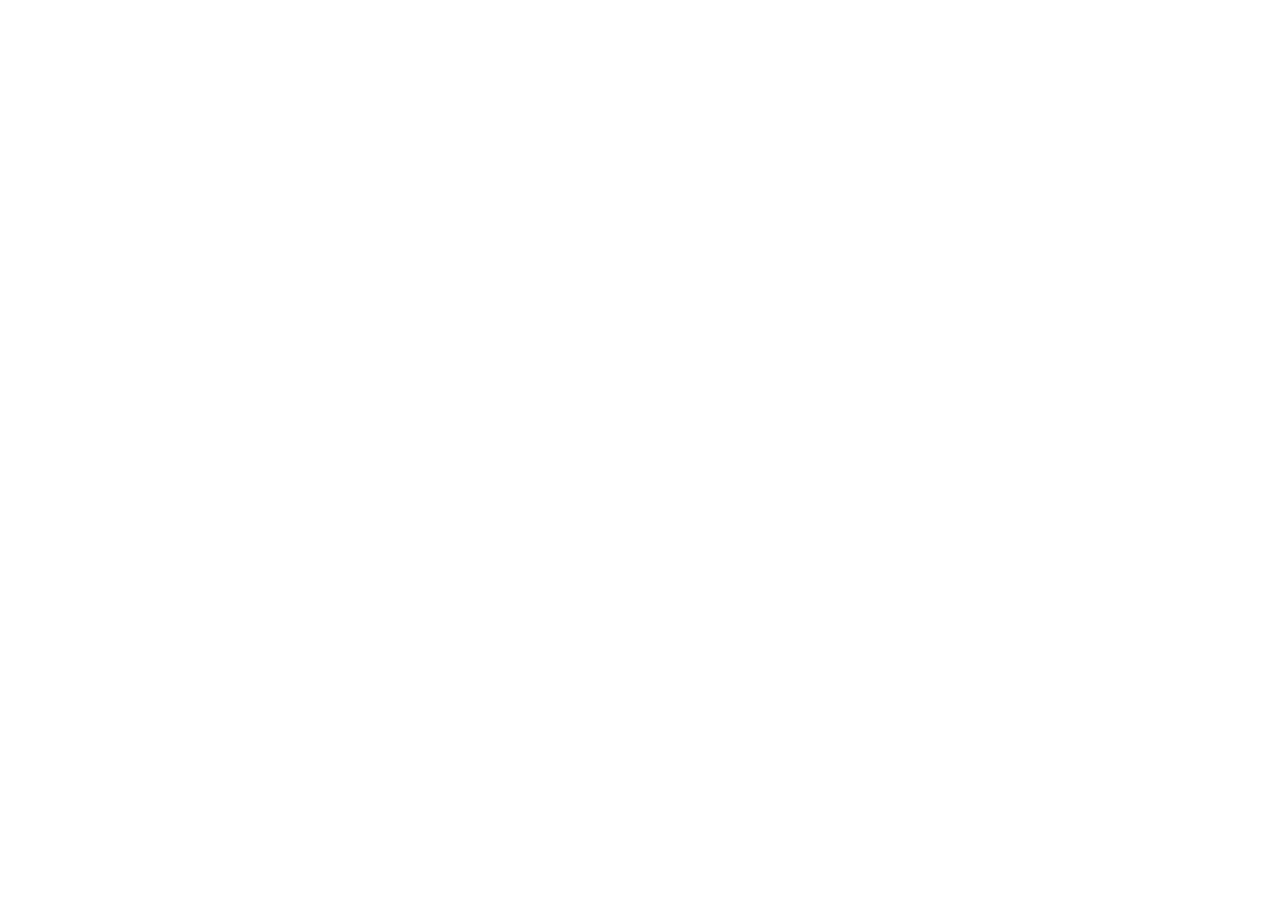
==== commit a30d98e7: "Website: hidara now lives at hidara.pages.dev" ====
--- a/docs/index.html
+++ b/docs/index.html
@@ -2,292 +2,13 @@
 <html lang="en">
   <head>
     <meta charset="utf-8" />
-    <meta name="viewport" content="width=device-width, initial-scale=1" />
-    <title>hidara, the music player that gives every song its own world</title>
-    <meta
-      name="description"
-      content="A free music player for Windows. YouTube Music, YouTube, SoundCloud and your own files in one app, lyrics with a living look for every song, downloads in any format and a sound you can shape."
-    />
-    <meta property="og:title" content="hidara" />
-    <meta property="og:description" content="The music player that gives every song its own world. Free for Windows." />
-    <meta property="og:image" content="assets/app-home.jpg" />
-    <meta name="theme-color" content="#f6f6f9" />
-    <link rel="icon" href="icon.png" />
-    <link rel="preconnect" href="https://fonts.googleapis.com" />
-    <link rel="preconnect" href="https://fonts.gstatic.com" crossorigin />
-    <link
-      href="https://fonts.googleapis.com/css2?family=Figtree:wght@400..800&family=Unbounded:wght@500&display=swap"
-      rel="stylesheet"
-    />
-    <link
-      href="https://fonts.googleapis.com/css2?family=Saira:ital,wdth,wght@1,75,800&family=Anton&family=Tilt+Neon&family=Fraunces:wght@500&family=Bodoni+Moda:ital,wght@1,600&family=Sora:wght@200&display=swap"
-      rel="stylesheet"
-    />
-    <link rel="stylesheet" href="style.css" />
+    <title>hidara</title>
+    <meta name="robots" content="noindex" />
+    <link rel="canonical" href="https://hidara.pages.dev/" />
+    <meta http-equiv="refresh" content="0; url=https://hidara.pages.dev/" />
+    <script>location.replace('https://hidara.pages.dev/' + location.search + location.hash)</script>
   </head>
   <body>
-    <header class="nav">
-      <a class="brand" href="#top" aria-label="hidara home">
-        <svg class="mark" viewBox="167 183 660 660" aria-hidden="true">
-          <path d="M330 236V790" />
-          <path d="M330 600a140 140 0 0 1 280 0v140" />
-          <ellipse class="dot" cx="610" cy="752" rx="96" ry="78" transform="rotate(-20 610 752)" />
-        </svg>
-        <span>hidara</span>
-      </a>
-      <nav aria-label="Sections">
-        <a href="#styles">Styles</a>
-        <a href="#sound">Sound</a>
-        <a href="#features">Features</a>
-        <a href="#maker">Maker</a>
-        <a href="#faq">FAQ</a>
-      </nav>
-      <a class="btn btn-ink btn-small" href="download.html">Download</a>
-    </header>
-
-    <main id="top">
-      <section class="hero">
-        <div class="hero-copy">
-          <div class="hero-mark" aria-hidden="true">
-            <span class="ping"></span>
-            <span class="ping"></span>
-            <svg viewBox="167 183 660 660">
-              <defs>
-                <linearGradient id="ink" x1="280" y1="830" x2="720" y2="230" gradientUnits="userSpaceOnUse">
-                  <stop offset="0" stop-color="#5b3df5" />
-                  <stop offset="1" stop-color="#2fd3e6" />
-                </linearGradient>
-              </defs>
-              <path class="inner" d="M330 790V236" />
-              <path class="outer" d="M330 600a140 140 0 0 1 280 0v140" />
-              <g class="dot"><ellipse cx="610" cy="752" rx="96" ry="78" transform="rotate(-20 610 752)" /></g>
-            </svg>
-          </div>
-          <h1 class="wordmark">hidara</h1>
-          <p class="lead">The music player that gives every song its own world.</p>
-          <div class="cta">
-            <a class="btn btn-ink" href="download.html">
-              <svg width="17" height="17" viewBox="0 0 24 24" aria-hidden="true"><path fill="currentColor" d="M3 5.5 10 4.5v7H3zm0 13 7 1v-7H3zm8-14.1L21 3v8.5H11zm0 15.2L21 21v-8.5H11z"/></svg>
-              Download for Windows
-            </a>
-            <a class="text-link" href="#features">What’s new in 3.1</a>
-            <a class="text-link" href="https://github.com/FlinnZee/hidara-releases/releases">All releases</a>
-          </div>
-          <p class="meta" data-version>Free for Windows 10 and 11. Everything it needs is inside the installer.</p>
-          <dl class="stats">
-            <div data-downloads-stat hidden><dt data-downloads>0</dt><dd>downloads</dd></div>
-            <div><dt>29</dt><dd>lyrics styles</dd></div>
-            <div><dt>4</dt><dd>places to play from</dd></div>
-            <div><dt>6</dt><dd>download formats</dd></div>
-          </dl>
-        </div>
-        <figure class="laptop" aria-label="hidara on a laptop">
-          <div class="lid">
-            <img src="assets/app-home.jpg" alt="hidara’s Home: a greeting, your playlists, mixes made for you and songs to jump back into" />
-          </div>
-          <div class="deck"></div>
-        </figure>
-      </section>
-
-      <section id="styles" class="styles" data-style="999">
-        <div class="section-head">
-          <h2>Every song gets its own world.</h2>
-          <p>
-            Open a song and hidara picks a look that fits it: the type, the colors, the layout and a living
-            scene behind the lyrics that answers every bass hit. A purple storm with real lightning for Juice
-            WRLD, a fire around the cover for rap, neon on a brick wall for late-night R&amp;B. Or pick one
-            yourself.
-          </p>
-        </div>
-        <div class="style-stage">
-          <img data-style-img src="assets/style-999.jpg" alt="The 999 style: a purple storm with forked lightning behind the music" />
-          <img data-style-next alt="" />
-        </div>
-        <div class="style-picker" role="tablist" aria-label="Styles">
-          <button role="tab" aria-selected="true" data-style-id="999" data-src="assets/style-999.jpg" data-alt="The 999 style: a purple storm with forked lightning behind the music" data-color="#8a6cff">
-            <span class="name" style="font-family: Saira; font-style: italic; font-weight: 800; font-stretch: 75%; text-transform: uppercase">999</span>
-            <span class="what">Storm and lightning on the bass</span>
-          </button>
-          <button role="tab" aria-selected="false" data-style-id="lit" data-src="assets/style-lit.jpg" data-alt="The Lit style: the cover held over a fire, sparks rising" data-color="#ff7a2f">
-            <span class="name" style="font-family: Anton; text-transform: uppercase">Lit</span>
-            <span class="what">The cover held over a fire</span>
-          </button>
-          <button role="tab" aria-selected="false" data-style-id="neon" data-src="assets/style-neon.jpg" data-alt="The Neon Sign style: the title in neon tubes on a dark brick wall" data-color="#ff4fa0">
-            <span class="name" style="font-family: 'Tilt Neon'">Neon Sign</span>
-            <span class="what">Your song in neon on brick</span>
-          </button>
-          <button role="tab" aria-selected="false" data-style-id="vinyl" data-src="assets/style-vinyl.jpg" data-alt="The Vinyl Room style: a record sliding out of its sleeve on a wood table" data-color="#d9a35b">
-            <span class="name" style="font-family: Fraunces; font-weight: 500">Vinyl Room</span>
-            <span class="what">A record sliding out of its sleeve</span>
-          </button>
-          <button role="tab" aria-selected="false" data-style-id="pinup" data-src="assets/style-pinup.jpg" data-alt="The Pin-up Cinema style: the cover as a grainy film still" data-color="#e2435a">
-            <span class="name" style="font-family: 'Bodoni Moda'; font-style: italic; font-weight: 600">Pin-up Cinema</span>
-            <span class="what">The cover as an old film still</span>
-          </button>
-          <button role="tab" aria-selected="false" data-style-id="aurora" data-src="assets/style-aurora.jpg" data-alt="The Aurora style: northern lights over a mountain lake" data-color="#3fe3a0">
-            <span class="name" style="font-family: Sora; font-weight: 200">aurora</span>
-            <span class="what">Northern lights over a lake</span>
-          </button>
-        </div>
-      </section>
-
-      <section id="sound" class="sound">
-        <div class="sound-copy">
-          <h2>Make it sound the way you hear it.</h2>
-          <p>
-            Slowed and reverb in one tap. Nightcore. A ten-band equalizer, bass boost, a reverb room, and
-            speed and pitch that don’t step on each other. It all plays live and stays the way you left it.
-          </p>
-          <div class="presets" role="radiogroup" aria-label="Try a preset">
-            <button role="radio" aria-checked="true" data-eq="0,0,0,0,0,0,0,0,0,0">Flat</button>
-            <button role="radio" aria-checked="false" data-eq="6,5,4,2,0,0,0,0,0,0">Bass boost</button>
-            <button role="radio" aria-checked="false" data-eq="2,2,1,0,0,0,-1,-2,-3,-4">Slowed and reverb</button>
-            <button role="radio" aria-checked="false" data-eq="1,1,0,0,0,0,1,2,2,1">Nightcore</button>
-            <button role="radio" aria-checked="false" data-eq="-2,-2,-1,1,3,4,3,1,0,-1">Vocals</button>
-            <button role="radio" aria-checked="false" data-eq="2,2,1,0,-1,-2,-4,-6,-8,-10">Lo-fi</button>
-          </div>
-        </div>
-        <div class="eq-card" aria-hidden="true">
-          <div class="eq">
-            <span></span><span></span><span></span><span></span><span></span>
-            <span></span><span></span><span></span><span></span><span></span>
-          </div>
-          <div class="eq-labels"><span>31</span><span>62</span><span>125</span><span>250</span><span>500</span><span>1k</span><span>2k</span><span>4k</span><span>8k</span><span>16k</span></div>
-        </div>
-      </section>
-
-      <section id="features" class="features">
-        <div class="section-head">
-          <h2>Everything you listen to, in one app.</h2>
-          <p>hidara 2 is a new app around the same idea: music should look the way it sounds.</p>
-        </div>
-        <div class="bento">
-          <article class="tile tile-wide">
-            <h3>Four places, one search</h3>
-            <p>YouTube Music, any YouTube video, SoundCloud and the music on your computer. No ads, no account.</p>
-            <div class="chips"><span>YouTube Music</span><span>YouTube</span><span>SoundCloud</span><span>Your files</span></div>
-          </article>
-          <article class="tile">
-            <h3>Download in any format</h3>
-            <p>Title, artist, album and cover art are written into every file. Downloads play offline.</p>
-            <div class="chips small"><span>MP3</span><span>FLAC</span><span>Opus</span><span>WAV</span><span>M4A</span><span>Video</span></div>
-          </article>
-          <article class="tile">
-            <h3>Bring your playlists</h3>
-            <p>Paste a public Spotify, Apple Music, YouTube or SoundCloud link. The songs land in a playlist.</p>
-            <div class="link-demo" aria-hidden="true"><span data-typed></span><b class="caret"></b></div>
-          </article>
-          <article class="tile tile-tall tile-dark">
-            <h3>Lyrics that follow every word</h3>
-            <p>Synced word by word, with a translation under each line when you want one. The words never shake; the scene behind them does the moving.</p>
-            <div class="lyric-demo" aria-hidden="true">
-              <p class="line">every <span>word</span> lights up</p>
-              <p class="sub">cada palabra se ilumina</p>
-            </div>
-          </article>
-          <article class="tile">
-            <h3>Wrapped, whenever you want</h3>
-            <p>Your week, month, year or all time as a story you tap through.</p>
-            <img src="assets/app-wrapped.jpg" alt="hidara Wrapped" loading="lazy" />
-          </article>
-          <article class="tile">
-            <h3>Your files, untouched</h3>
-            <p>FLAC, MP3, WAV, OGG and M4A with their tags and art. Trim a song and save it with your sound baked in.</p>
-            <svg class="wave" viewBox="0 0 300 60" aria-hidden="true"><path d="M0 30 Q 10 8 20 30 T 40 30 T 60 30 T 80 30 T 100 30 T 120 30 T 140 30 T 160 30 T 180 30 T 200 30 T 220 30 T 240 30 T 260 30 T 280 30 T 300 30" /></svg>
-          </article>
-          <article class="tile">
-            <h3>Show it on Discord</h3>
-            <p>The song, the artist, the cover and the time left, on your profile.</p>
-            <div class="discord" aria-hidden="true">
-              <img src="icon.png" alt="" />
-              <div><b>Listening to hidara</b><span>Lucid Dreams</span><span>by Juice WRLD</span></div>
-            </div>
-          </article>
-          <article class="tile tile-full">
-            <h3>And the small things</h3>
-            <p>A mini player that stays on top, media keys and tray controls, Ctrl K to go anywhere, mixes made from your taste, crossfade, endless autoplay from your taste, and an app that updates itself.</p>
-          </article>
-        </div>
-      </section>
-
-      <section id="maker" class="maker">
-        <img src="assets/nimaa.jpg" alt="NiMAA, the maker of hidara, in a black hood holding a phone up to a mirror" loading="lazy" />
-        <div class="maker-copy">
-          <h2>Made by one person.</h2>
-          <p class="maker-name">
-            Designed and built for <a href="https://flinnzee.github.io/Zyntech/">ZynTECH</a> by
-            <button type="button" class="who" data-who aria-label="NiMAA, press for the other name">
-              <span>NiMAA</span><span>dr.v0id</span>
-            </button>
-          </p>
-          <p>
-            No company, no ads, nothing tracking you. hidara is made by someone who listens to a lot of music
-            and wanted every song to feel like its own place.
-          </p>
-          <p class="island">
-            <svg viewBox="-4 -4 108 188" aria-hidden="true">
-              <path d="M12.7 0.0L17.1 0.2L21.8 0.1L25.1 0.8L30.8 7.9L46.3 20.8L54.7 33.8L55.4 36.7L56.6 39.1L58.6 39.8L60.3 41.0L68.7 53.5L69.7 56.0L69.5 58.8L70.0 60.8L72.2 61.8L75.0 62.4L76.8 64.3L79.0 74.3L79.0 77.5L79.7 78.8L90.2 94.5L90.9 96.4L90.7 97.8L91.1 99.0L93.1 101.8L96.3 109.3L97.9 110.9L99.9 117.5L100.0 129.9L99.3 135.5L97.3 142.2L95.0 148.8L92.4 153.6L89.0 157.6L77.1 166.2L73.7 167.9L58.2 173.3L46.9 178.4L36.3 179.8L25.8 177.0L17.9 170.3L13.8 160.5L11.0 150.2L7.0 138.8L3.9 103.6L2.4 93.8L0.0 81.3L0.2 75.9L1.9 70.7L1.9 82.1L3.5 83.5L4.7 82.0L5.7 70.2L6.6 65.2L10.8 52.2L10.9 49.9L10.1 45.0L10.2 42.5L16.5 33.4L18.1 28.0L18.9 22.6L18.6 16.7L17.5 10.9L22.5 12.8L25.3 14.8L28.1 16.2L30.4 15.5L33.2 15.4L31.2 12.3L25.3 9.4L15.6 7.6L12.5 5.3L11.3 3.3L11.9 0.9Z M12.1 8.5L9.2 9.0L6.9 5.9L6.4 4.6L7.0 3.6L7.6 3.2L8.3 3.3L9.4 6.2Z M7.7 35.5L9.0 39.0L5.2 36.6L2.7 34.6L1.8 32.9L7.0 34.8Z" />
-            </svg>
-            <span><strong>Made in Sri Lanka</strong> for music lovers everywhere.</span>
-          </p>
-          <div class="cta">
-            <a class="btn btn-line" href="https://github.com/FlinnZee">GitHub</a>
-            <a class="btn btn-line" href="https://flinnzee.github.io/Zyntech/">ZynTECH</a>
-          </div>
-        </div>
-      </section>
-
-      <section id="download" class="download">
-        <h2>Get hidara.</h2>
-        <div class="dl-cards">
-          <article class="dl-card">
-            <h3>Windows</h3>
-            <p class="muted">Windows 10 and 11, 64-bit</p>
-            <p>One installer with everything inside, including the audio tools. It updates itself and works with your media keys.</p>
-            <div class="cta">
-              <a class="btn btn-ink" href="download.html">Download the installer</a>
-              <a class="text-link" data-portable href="https://github.com/FlinnZee/hidara-releases/releases/latest">Portable .zip</a>
-            </div>
-          </article>
-          <article class="dl-card quiet">
-            <h3>macOS and Linux</h3>
-            <p class="muted">Not yet</p>
-            <p>hidara is built and tested on Windows. Other systems may come later.</p>
-          </article>
-        </div>
-        <p class="note">
-          The first time, Windows may show a blue SmartScreen box. Choose More info, then Run anyway; hidara
-          isn’t signed with a paid certificate yet.
-        </p>
-      </section>
-
-      <section id="faq" class="faq">
-        <h2>Questions</h2>
-        <details><summary>Is hidara free?</summary><p>Yes. No subscription, no paid tier, no ads.</p></details>
-        <details><summary>Do I need an account?</summary><p>No. Install it and press play. It doesn’t ask you to sign in and doesn’t collect what you listen to.</p></details>
-        <details><summary>Can it play my own music files?</summary><p>Yes. Add a folder and hidara reads FLAC, MP3, WAV, OGG and M4A with their tags and cover art. It never moves or changes the files, and a .lrc file next to a song becomes its lyrics.</p></details>
-        <details><summary>Does it work offline?</summary><p>Downloaded songs and your own files play without a connection.</p></details>
-        <details><summary>How do I bring my Spotify playlists?</summary><p>Paste the link to a public playlist into the search box or the Import page. hidara finds each song and lets you check the matches before saving.</p></details>
-        <details><summary>Does it handle Sinhala, Tamil and Hindi lyrics?</summary><p>Yes, they render properly, and there are styles made for love songs. Turn on translation to read a line in another language under each lyric.</p></details>
-        <details><summary>Will my old version update?</summary><p>Yes. Installed copies download the new version in the background and ask to restart.</p></details>
-      </section>
-    </main>
-
-    <footer class="foot">
-      <p class="foot-brand">
-        <svg class="mark" viewBox="167 183 660 660" aria-hidden="true">
-          <path d="M330 236V790" />
-          <path d="M330 600a140 140 0 0 1 280 0v140" />
-          <ellipse class="dot" cx="610" cy="752" rx="96" ry="78" transform="rotate(-20 610 752)" />
-        </svg>
-        hidara
-      </p>
-      <p class="foot-links">
-        <span>Made by <a href="https://github.com/FlinnZee">NiMAA</a> for <a href="https://flinnzee.github.io/Zyntech/">ZynTECH</a></span>
-        <a href="https://github.com/FlinnZee/hidara-releases/releases">Releases</a>
-      </p>
-      <p class="fine">hidara plays music from YouTube Music, YouTube and SoundCloud, and lyrics from LRCLIB. For personal use.</p>
-    </footer>
-    <script src="site.js" defer></script>
+    <p>hidara has a new home. <a href="https://hidara.pages.dev/">Continue to hidara</a>.</p>
   </body>
 </html>
